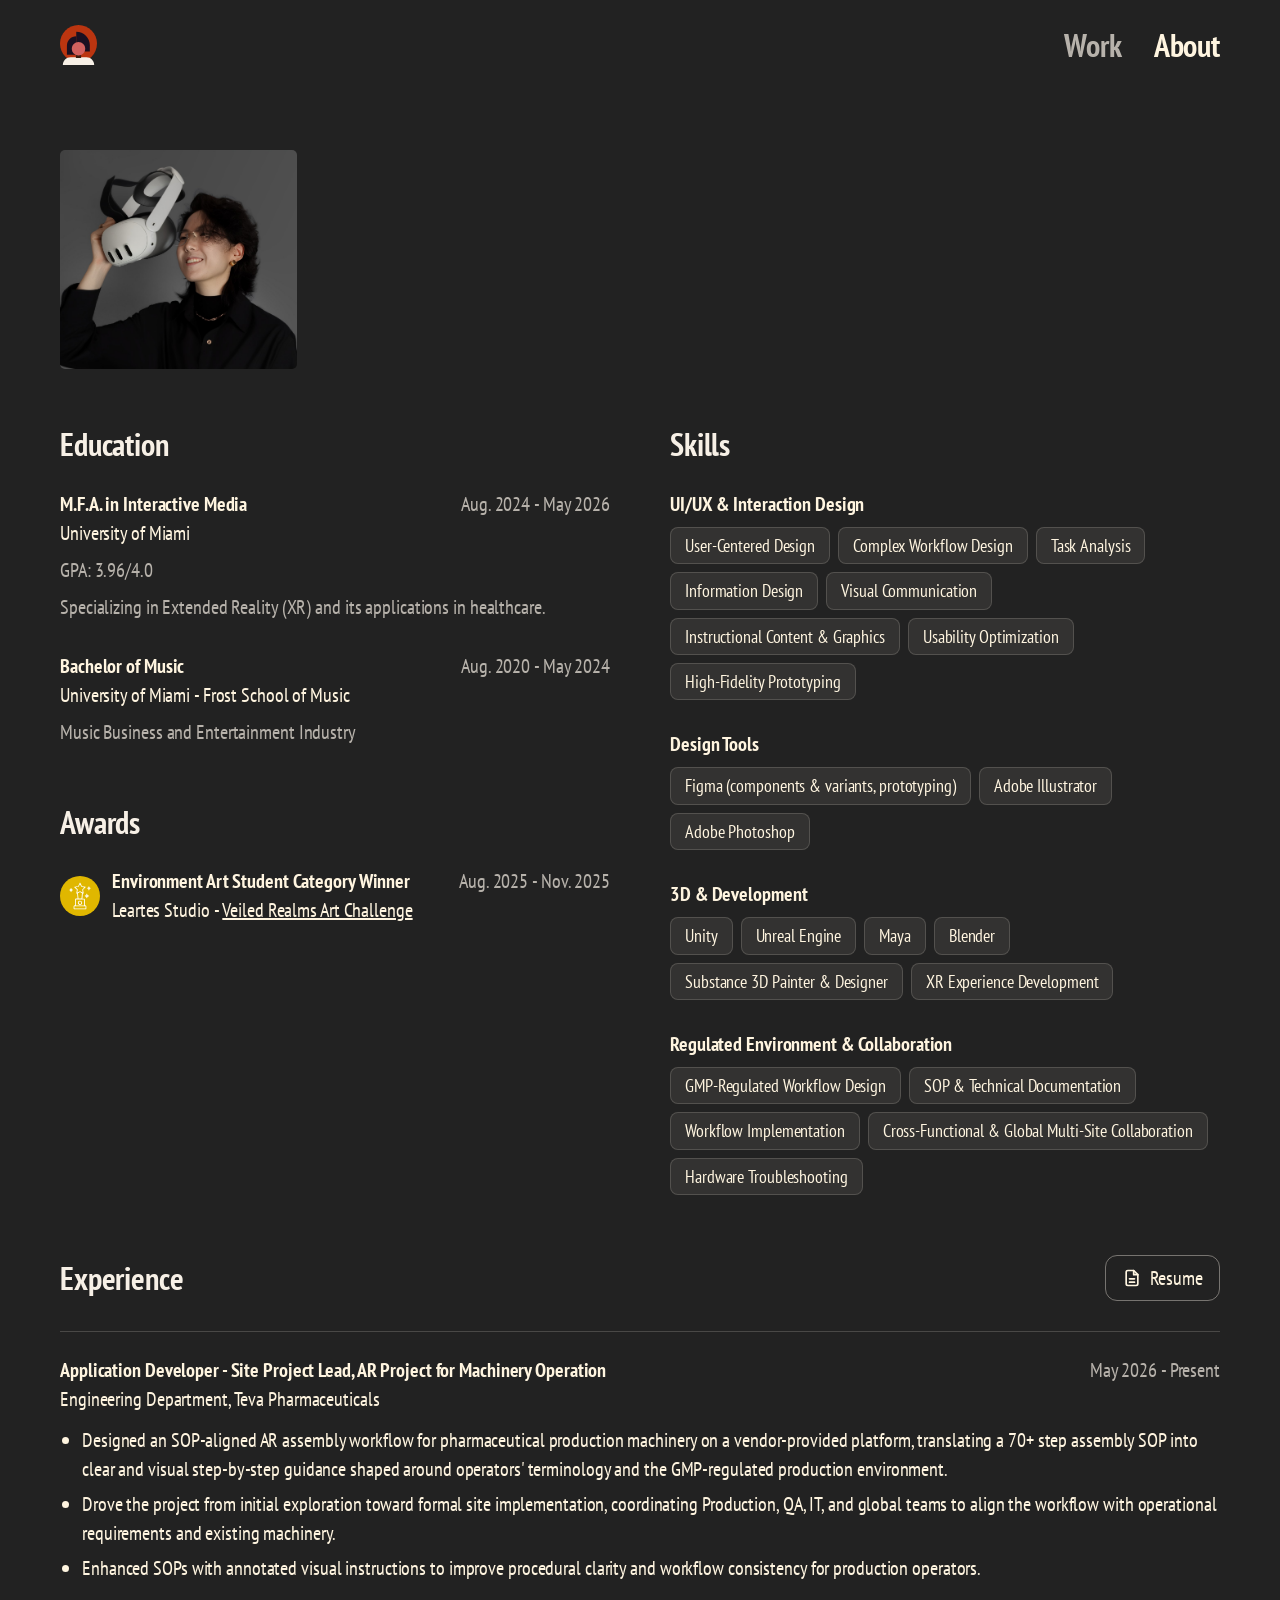
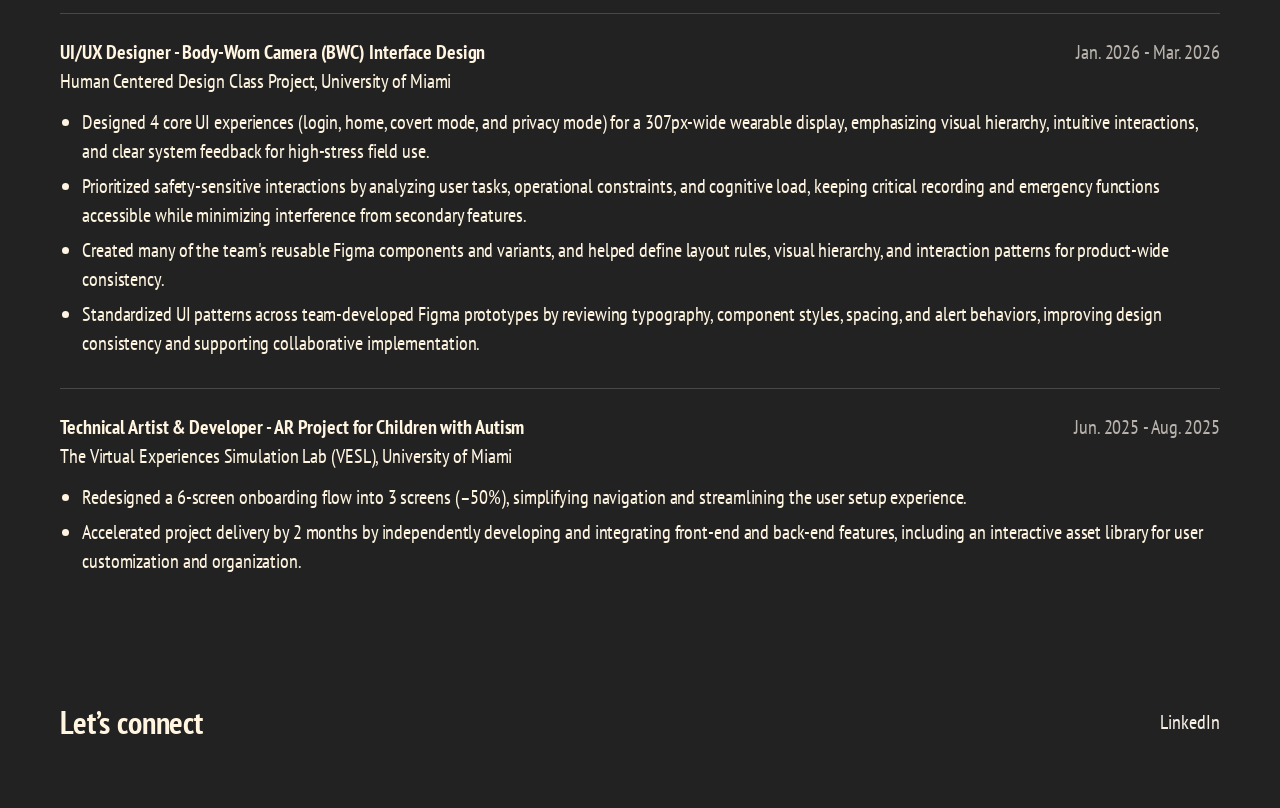
==== about.html @ d3d1a387 "1952 commit for check" ====
<!doctype html>
<html lang="en">
<head>
<meta charset="utf-8">
<meta name="viewport" content="width=device-width, initial-scale=1">
<title>About — Xinyu Jane Yao</title>
<meta name="description" content="Xinyu Jane Yao — UI/UX, interaction and XR design portfolio.">
<link rel="icon" href="assets/logo.svg" type="image/svg+xml">
<link rel="preconnect" href="https://fonts.googleapis.com">
<link rel="stylesheet" href="https://fonts.googleapis.com/css2?family=PT+Sans+Narrow:wght@400;700&amp;display=swap">
<style>
body{margin:0;background:#222}
a{color:#fff5e0;text-decoration:none}a:hover{color:#ffffff}
</style>
<link rel="stylesheet" href="site.css">
</head>
<body>
<div style="width: 100%; min-height: 100vh; background: #222222; color: #fff5e0; font-family: 'PT Sans Narrow', sans-serif; display: flex; flex-direction: column; align-items: center; gap: 60px; overflow-x: clip">

<header style="width: 100%; max-width: 1280px; box-sizing: border-box; padding: 24px clamp(16px, 4.7vw, 60px); display: flex; justify-content: space-between; align-items: center; gap: 16px">
<a href="index.html" aria-label="Xinyu Jane Yao — home" style="display: block; width: 37px; height: 40px"><img src="assets/logo.svg" alt="" style="display: block; width: 37px; height: 40px"></a>
<nav aria-label="Main" style="display: flex; align-items: center; gap: 32px">
<a href="index.html" style="font-weight: 700; font-size: 32px; letter-spacing: -0.16px; line-height: 0.95; color: rgba(247,240,230,0.7); padding: 6px 0">Work</a>
<a href="about.html" aria-current="page" style="font-weight: 700; font-size: 32px; letter-spacing: -0.16px; line-height: 0.95; color: #fff5e0; padding: 6px 0">About</a>
</nav>
</header>

<article style="width: 100%; max-width: 1192px; box-sizing: border-box; padding: 0 16px; display: flex; flex-direction: column; gap: 60px">

<section aria-label="Photo" style="display: flex; justify-content: flex-start">
<img src="assets/profile.jpg" alt="Jane smiling and lifting a VR headset off her head" style="display: block; width: 237px; max-width: 100%; aspect-ratio: 357 / 330; object-fit: cover; object-position: 20% 0; border-radius: 5px; height: 219px">
</section>

<div style="display: flex; flex-wrap: wrap; gap: 60px">

<section aria-labelledby="edu-h" style="flex: 1 1 420px; min-width: 0; display: flex; flex-direction: column; gap: 30px">
<h2 id="edu-h" style="margin: 0; font-weight: 700; font-size: 32px; letter-spacing: -0.16px; line-height: 0.95; color: #f7f0e6">Education</h2>

<div style="display: flex; flex-direction: column; gap: 8px">
<div style="display: flex; justify-content: space-between; align-items: flex-start; gap: 16px">
<div style="display: flex; flex-direction: column">
<h3 style="margin: 0; font-weight: 700; font-size: 20px; letter-spacing: -0.1px; line-height: 1.45; color: #fff5e0">M.F.A. in Interactive Media</h3>
<p style="margin: 0; font-size: 20px; letter-spacing: -0.1px; line-height: 1.45; color: #fff5e0">University of Miami</p>
</div>
<p style="margin: 0; flex-shrink: 0; font-size: 20px; letter-spacing: -0.1px; line-height: 1.45; color: rgba(247,240,230,0.7)">Aug. 2024 - May 2026</p>
</div>

<p style="margin: 0; font-size: 20px; letter-spacing: -0.1px; line-height: 1.45; color: rgba(247,240,230,0.7)">GPA: 3.96/4.0</p>

<p style="margin: 0; font-size: 20px; letter-spacing: -0.1px; line-height: 1.45; color: rgba(247,240,230,0.7)">Specializing in Extended Reality (XR) and its applications in healthcare.</p>

</div>

<div style="display: flex; flex-direction: column; gap: 8px">
<div style="display: flex; justify-content: space-between; align-items: flex-start; gap: 16px">
<div style="display: flex; flex-direction: column">
<h3 style="margin: 0; font-weight: 700; font-size: 20px; letter-spacing: -0.1px; line-height: 1.45; color: #fff5e0">Bachelor of Music</h3>
<p style="margin: 0; font-size: 20px; letter-spacing: -0.1px; line-height: 1.45; color: #fff5e0">University of Miami - Frost School of Music</p>
</div>
<p style="margin: 0; flex-shrink: 0; font-size: 20px; letter-spacing: -0.1px; line-height: 1.45; color: rgba(247,240,230,0.7)">Aug. 2020 - May 2024</p>
</div>

<p style="margin: 0; font-size: 20px; letter-spacing: -0.1px; line-height: 1.45; color: rgba(247,240,230,0.7)">Music Business and Entertainment Industry</p>

</div>

<h2 id="award-h" style="margin: 30px 0 0; font-weight: 700; font-size: 32px; letter-spacing: -0.16px; line-height: 0.95; color: #f7f0e6">Awards</h2>
<div style="display: flex; justify-content: space-between; align-items: flex-start; gap: 16px">
<div style="display: flex; align-items: center; gap: 12px">
<a href="https://leartesstudios.com/challenges/veiled-realms-art-challenge" target="_blank" rel="noopener" aria-label="Veiled Realms Art Challenge (opens in a new tab)" style="display: block; flex-shrink: 0"><img src="assets/machine-medal.svg" alt="" style="display: block; width: 40px; height: 40px; margin-left: auto; margin-right: auto"></a>
<div style="display: flex; flex-direction: column">
<h3 style="margin: 0; font-weight: 700; font-size: 20px; letter-spacing: -0.1px; line-height: 1.45; color: #fff5e0">Environment Art Student Category Winner</h3>
<p style="margin: 0; font-size: 20px; letter-spacing: -0.1px; line-height: 1.45; color: #fff5e0">Leartes Studio - <a href="machine.html" style="color: #fff5e0; text-decoration: underline">Veiled Realms Art Challenge</a></p>
</div>
</div>
<p style="margin: 0; flex-shrink: 0; font-size: 20px; letter-spacing: -0.1px; line-height: 1.45; color: rgba(247,240,230,0.7)">Aug. 2025 - Nov. 2025</p>
</div>
</section>

<section aria-labelledby="skills-h" style="flex: 1 1 420px; min-width: 0; display: flex; flex-direction: column; gap: 30px">
<h2 id="skills-h" style="margin: 0; font-weight: 700; font-size: 32px; letter-spacing: -0.16px; line-height: 0.95; color: #f7f0e6">Skills</h2>

<div style="display: flex; flex-direction: column; gap: 8px">
<h3 style="margin: 0; font-weight: 700; font-size: 20px; letter-spacing: -0.1px; line-height: 1.45; color: #fff5e0">UI/UX &amp; Interaction Design</h3>
<ul style="margin: 0; padding: 0; list-style: none; display: flex; flex-wrap: wrap; gap: 8px">

<li style="display: inline-flex; align-items: center; padding: 6px 14px; border-radius: 8px; background: rgba(247,240,230,0.08); border: 1px solid rgba(247,240,230,0.16); font-size: 18px; letter-spacing: -0.1px; line-height: 1.3; color: #fff5e0">User-Centered Design</li>

<li style="display: inline-flex; align-items: center; padding: 6px 14px; border-radius: 8px; background: rgba(247,240,230,0.08); border: 1px solid rgba(247,240,230,0.16); font-size: 18px; letter-spacing: -0.1px; line-height: 1.3; color: #fff5e0">Complex Workflow Design</li>

<li style="display: inline-flex; align-items: center; padding: 6px 14px; border-radius: 8px; background: rgba(247,240,230,0.08); border: 1px solid rgba(247,240,230,0.16); font-size: 18px; letter-spacing: -0.1px; line-height: 1.3; color: #fff5e0">Task Analysis</li>

<li style="display: inline-flex; align-items: center; padding: 6px 14px; border-radius: 8px; background: rgba(247,240,230,0.08); border: 1px solid rgba(247,240,230,0.16); font-size: 18px; letter-spacing: -0.1px; line-height: 1.3; color: #fff5e0">Information Design</li>

<li style="display: inline-flex; align-items: center; padding: 6px 14px; border-radius: 8px; background: rgba(247,240,230,0.08); border: 1px solid rgba(247,240,230,0.16); font-size: 18px; letter-spacing: -0.1px; line-height: 1.3; color: #fff5e0">Visual Communication</li>

<li style="display: inline-flex; align-items: center; padding: 6px 14px; border-radius: 8px; background: rgba(247,240,230,0.08); border: 1px solid rgba(247,240,230,0.16); font-size: 18px; letter-spacing: -0.1px; line-height: 1.3; color: #fff5e0">Instructional Content &amp; Graphics</li>

<li style="display: inline-flex; align-items: center; padding: 6px 14px; border-radius: 8px; background: rgba(247,240,230,0.08); border: 1px solid rgba(247,240,230,0.16); font-size: 18px; letter-spacing: -0.1px; line-height: 1.3; color: #fff5e0">Usability Optimization</li>

<li style="display: inline-flex; align-items: center; padding: 6px 14px; border-radius: 8px; background: rgba(247,240,230,0.08); border: 1px solid rgba(247,240,230,0.16); font-size: 18px; letter-spacing: -0.1px; line-height: 1.3; color: #fff5e0">High-Fidelity Prototyping</li>

</ul>
</div>

<div style="display: flex; flex-direction: column; gap: 8px">
<h3 style="margin: 0; font-weight: 700; font-size: 20px; letter-spacing: -0.1px; line-height: 1.45; color: #fff5e0">Design Tools</h3>
<ul style="margin: 0; padding: 0; list-style: none; display: flex; flex-wrap: wrap; gap: 8px">

<li style="display: inline-flex; align-items: center; padding: 6px 14px; border-radius: 8px; background: rgba(247,240,230,0.08); border: 1px solid rgba(247,240,230,0.16); font-size: 18px; letter-spacing: -0.1px; line-height: 1.3; color: #fff5e0">Figma (components &amp; variants, prototyping)</li>

<li style="display: inline-flex; align-items: center; padding: 6px 14px; border-radius: 8px; background: rgba(247,240,230,0.08); border: 1px solid rgba(247,240,230,0.16); font-size: 18px; letter-spacing: -0.1px; line-height: 1.3; color: #fff5e0">Adobe Illustrator</li>

<li style="display: inline-flex; align-items: center; padding: 6px 14px; border-radius: 8px; background: rgba(247,240,230,0.08); border: 1px solid rgba(247,240,230,0.16); font-size: 18px; letter-spacing: -0.1px; line-height: 1.3; color: #fff5e0">Adobe Photoshop</li>

</ul>
</div>

<div style="display: flex; flex-direction: column; gap: 8px">
<h3 style="margin: 0; font-weight: 700; font-size: 20px; letter-spacing: -0.1px; line-height: 1.45; color: #fff5e0">3D &amp; Development</h3>
<ul style="margin: 0; padding: 0; list-style: none; display: flex; flex-wrap: wrap; gap: 8px">

<li style="display: inline-flex; align-items: center; padding: 6px 14px; border-radius: 8px; background: rgba(247,240,230,0.08); border: 1px solid rgba(247,240,230,0.16); font-size: 18px; letter-spacing: -0.1px; line-height: 1.3; color: #fff5e0">Unity</li>

<li style="display: inline-flex; align-items: center; padding: 6px 14px; border-radius: 8px; background: rgba(247,240,230,0.08); border: 1px solid rgba(247,240,230,0.16); font-size: 18px; letter-spacing: -0.1px; line-height: 1.3; color: #fff5e0">Unreal Engine</li>

<li style="display: inline-flex; align-items: center; padding: 6px 14px; border-radius: 8px; background: rgba(247,240,230,0.08); border: 1px solid rgba(247,240,230,0.16); font-size: 18px; letter-spacing: -0.1px; line-height: 1.3; color: #fff5e0">Maya</li>

<li style="display: inline-flex; align-items: center; padding: 6px 14px; border-radius: 8px; background: rgba(247,240,230,0.08); border: 1px solid rgba(247,240,230,0.16); font-size: 18px; letter-spacing: -0.1px; line-height: 1.3; color: #fff5e0">Blender</li>

<li style="display: inline-flex; align-items: center; padding: 6px 14px; border-radius: 8px; background: rgba(247,240,230,0.08); border: 1px solid rgba(247,240,230,0.16); font-size: 18px; letter-spacing: -0.1px; line-height: 1.3; color: #fff5e0">Substance 3D Painter &amp; Designer</li>

<li style="display: inline-flex; align-items: center; padding: 6px 14px; border-radius: 8px; background: rgba(247,240,230,0.08); border: 1px solid rgba(247,240,230,0.16); font-size: 18px; letter-spacing: -0.1px; line-height: 1.3; color: #fff5e0">XR Experience Development</li>

</ul>
</div>

<div style="display: flex; flex-direction: column; gap: 8px">
<h3 style="margin: 0; font-weight: 700; font-size: 20px; letter-spacing: -0.1px; line-height: 1.45; color: #fff5e0">Regulated Environment &amp; Collaboration</h3>
<ul style="margin: 0; padding: 0; list-style: none; display: flex; flex-wrap: wrap; gap: 8px">

<li style="display: inline-flex; align-items: center; padding: 6px 14px; border-radius: 8px; background: rgba(247,240,230,0.08); border: 1px solid rgba(247,240,230,0.16); font-size: 18px; letter-spacing: -0.1px; line-height: 1.3; color: #fff5e0">GMP-Regulated Workflow Design</li>

<li style="display: inline-flex; align-items: center; padding: 6px 14px; border-radius: 8px; background: rgba(247,240,230,0.08); border: 1px solid rgba(247,240,230,0.16); font-size: 18px; letter-spacing: -0.1px; line-height: 1.3; color: #fff5e0">SOP &amp; Technical Documentation</li>

<li style="display: inline-flex; align-items: center; padding: 6px 14px; border-radius: 8px; background: rgba(247,240,230,0.08); border: 1px solid rgba(247,240,230,0.16); font-size: 18px; letter-spacing: -0.1px; line-height: 1.3; color: #fff5e0">Workflow Implementation</li>

<li style="display: inline-flex; align-items: center; padding: 6px 14px; border-radius: 8px; background: rgba(247,240,230,0.08); border: 1px solid rgba(247,240,230,0.16); font-size: 18px; letter-spacing: -0.1px; line-height: 1.3; color: #fff5e0">Cross-Functional &amp; Global Multi-Site Collaboration</li>

<li style="display: inline-flex; align-items: center; padding: 6px 14px; border-radius: 8px; background: rgba(247,240,230,0.08); border: 1px solid rgba(247,240,230,0.16); font-size: 18px; letter-spacing: -0.1px; line-height: 1.3; color: #fff5e0">Hardware Troubleshooting</li>

</ul>
</div>

</section>

</div>

<section aria-labelledby="exp-h" style="display: flex; flex-direction: column; gap: 30px">
<div style="display: flex; flex-wrap: wrap; justify-content: space-between; align-items: center; gap: 16px">
<h2 id="exp-h" style="margin: 0; font-weight: 700; font-size: 32px; letter-spacing: -0.16px; line-height: 0.95; color: #f7f0e6">Experience</h2>
<a href="assets/xinyu-jane-yao-resume.pdf" target="_blank" rel="noopener" aria-label="Resume (PDF, opens in a new tab)" style="display: inline-flex; align-items: center; gap: 8px; min-height: 44px; padding: 0 16px; border-radius: 12px; border: 1px solid rgba(247,240,230,0.4); font-size: 20px; letter-spacing: -0.1px; line-height: 1.45; color: #fff5e0">
<svg aria-hidden="true" width="20" height="20" viewBox="0 0 24 24" fill="none" stroke="currentColor" stroke-width="2" stroke-linecap="round" stroke-linejoin="round"><path d="M14 3H7a2 2 0 0 0-2 2v14a2 2 0 0 0 2 2h10a2 2 0 0 0 2-2V8z"></path><path d="M14 3v5h5"></path><path d="M9 13h6"></path><path d="M9 17h6"></path></svg>
Resume</a>
</div>

<div style="display: flex; flex-direction: column; gap: 12px; padding-top: 24px; border-top: 1px solid rgba(247,240,230,0.18)">
<div style="display: flex; flex-wrap: wrap; justify-content: space-between; align-items: flex-start; gap: 4px 24px">
<div style="flex: 1 1 520px; min-width: 0; display: flex; flex-direction: column">
<h3 style="margin: 0; font-weight: 700; font-size: 20px; letter-spacing: -0.1px; line-height: 1.45; color: #fff5e0">Application Developer - Site Project Lead, AR Project for Machinery Operation</h3>
<p style="margin: 0; font-size: 20px; letter-spacing: -0.1px; line-height: 1.45; color: #fff5e0">Engineering Department, Teva Pharmaceuticals</p>
</div>
<p style="margin: 0; flex-shrink: 0; font-size: 20px; letter-spacing: -0.1px; line-height: 1.45; color: rgba(247,240,230,0.7)">May 2026 - Present</p>
</div>
<ul style="margin: 0; padding-left: 22px; display: flex; flex-direction: column; gap: 6px">

<li style="font-size: 20px; letter-spacing: -0.1px; line-height: 1.45; color: #fff5e0">Designed an SOP-aligned AR assembly workflow for pharmaceutical production machinery on a vendor-provided platform, translating a 70+ step assembly SOP into clear and visual step-by-step guidance shaped around operators' terminology and the GMP-regulated production environment.</li>

<li style="font-size: 20px; letter-spacing: -0.1px; line-height: 1.45; color: #fff5e0">Drove the project from initial exploration toward formal site implementation, coordinating Production, QA, IT, and global teams to align the workflow with operational requirements and existing machinery.</li>

<li style="font-size: 20px; letter-spacing: -0.1px; line-height: 1.45; color: #fff5e0">Enhanced SOPs with annotated visual instructions to improve procedural clarity and workflow consistency for production operators.</li>

</ul>
</div>

<div style="display: flex; flex-direction: column; gap: 12px; padding-top: 24px; border-top: 1px solid rgba(247,240,230,0.18)">
<div style="display: flex; flex-wrap: wrap; justify-content: space-between; align-items: flex-start; gap: 4px 24px">
<div style="flex: 1 1 520px; min-width: 0; display: flex; flex-direction: column">
<h3 style="margin: 0; font-weight: 700; font-size: 20px; letter-spacing: -0.1px; line-height: 1.45; color: #fff5e0">UI/UX Designer - Body-Worn Camera (BWC) Interface Design</h3>
<p style="margin: 0; font-size: 20px; letter-spacing: -0.1px; line-height: 1.45; color: #fff5e0">Human Centered Design Class Project, University of Miami</p>
</div>
<p style="margin: 0; flex-shrink: 0; font-size: 20px; letter-spacing: -0.1px; line-height: 1.45; color: rgba(247,240,230,0.7)">Jan. 2026 - Mar. 2026</p>
</div>
<ul style="margin: 0; padding-left: 22px; display: flex; flex-direction: column; gap: 6px">

<li style="font-size: 20px; letter-spacing: -0.1px; line-height: 1.45; color: #fff5e0">Designed 4 core UI experiences (login, home, covert mode, and privacy mode) for a 307px-wide wearable display, emphasizing visual hierarchy, intuitive interactions, and clear system feedback for high-stress field use.</li>

<li style="font-size: 20px; letter-spacing: -0.1px; line-height: 1.45; color: #fff5e0">Prioritized safety-sensitive interactions by analyzing user tasks, operational constraints, and cognitive load, keeping critical recording and emergency functions accessible while minimizing interference from secondary features.</li>

<li style="font-size: 20px; letter-spacing: -0.1px; line-height: 1.45; color: #fff5e0">Created many of the team's reusable Figma components and variants, and helped define layout rules, visual hierarchy, and interaction patterns for product-wide consistency.</li>

<li style="font-size: 20px; letter-spacing: -0.1px; line-height: 1.45; color: #fff5e0">Standardized UI patterns across team-developed Figma prototypes by reviewing typography, component styles, spacing, and alert behaviors, improving design consistency and supporting collaborative implementation.</li>

</ul>
</div>

<div style="display: flex; flex-direction: column; gap: 12px; padding-top: 24px; border-top: 1px solid rgba(247,240,230,0.18)">
<div style="display: flex; flex-wrap: wrap; justify-content: space-between; align-items: flex-start; gap: 4px 24px">
<div style="flex: 1 1 520px; min-width: 0; display: flex; flex-direction: column">
<h3 style="margin: 0; font-weight: 700; font-size: 20px; letter-spacing: -0.1px; line-height: 1.45; color: #fff5e0">Technical Artist &amp; Developer - AR Project for Children with Autism</h3>
<p style="margin: 0; font-size: 20px; letter-spacing: -0.1px; line-height: 1.45; color: #fff5e0">The Virtual Experiences Simulation Lab (VESL), University of Miami</p>
</div>
<p style="margin: 0; flex-shrink: 0; font-size: 20px; letter-spacing: -0.1px; line-height: 1.45; color: rgba(247,240,230,0.7)">Jun. 2025 - Aug. 2025</p>
</div>
<ul style="margin: 0; padding-left: 22px; display: flex; flex-direction: column; gap: 6px">

<li style="font-size: 20px; letter-spacing: -0.1px; line-height: 1.45; color: #fff5e0">Redesigned a 6-screen onboarding flow into 3 screens (–50%), simplifying navigation and streamlining the user setup experience.</li>

<li style="font-size: 20px; letter-spacing: -0.1px; line-height: 1.45; color: #fff5e0">Accelerated project delivery by 2 months by independently developing and integrating front-end and back-end features, including an interactive asset library for user customization and organization.</li>

</ul>
</div>

</section>

</article>

<footer style="width: 100%; max-width: 1280px; box-sizing: border-box; padding: 64px clamp(16px, 4.7vw, 60px); display: flex; justify-content: space-between; align-items: center; gap: 16px">
<p style="margin: 0; font-weight: 700; font-size: 32px; letter-spacing: -0.16px; line-height: 0.95; color: #fff5e0">Let’s connect</p>
<nav aria-label="Social">
<a href="https://www.linkedin.com/in/xinyu-jane-yao-3784961b5" style="display: inline-flex; align-items: center; min-height: 44px; font-size: 20px; color: #f7f0e6">LinkedIn</a>
</nav>
</footer>

</div>
<script src="site.js" defer></script>
</body>
</html>
---- site.css ----
/* Shared extras for the static export */
[hidden] { display: none !important; }

html { scroll-behavior: smooth; }

@media (prefers-reduced-motion: reduce) {
  html { scroll-behavior: auto; }
}

:focus-visible {
  outline: 2px solid #fff5e0;
  outline-offset: 3px;
}

/* Landing-page project cards: keyboard and touch-scroll states */
.card.is-scroll-active,
.card:focus-visible,
.card:has(> a:first-child:focus-visible) {
  box-shadow:
    0 0 15px 0 rgba(var(--rgb), 0.15),
    0 0 5px 0 rgba(0, 0, 0, 0.15) !important;
}

.card.is-scroll-active .ov,
.card:focus-visible .ov,
.card:has(> a:first-child:focus-visible) .ov {
  opacity: 1 !important;
}

/* Avoid sticky simulated hover on touchscreens. */
@media (hover: hover) {
  .card:hover {
    box-shadow:
      0 0 15px 0 rgba(var(--rgb), 0.15),
      0 0 5px 0 rgba(0, 0, 0, 0.15) !important;
  }

  .card:hover .ov {
    opacity: 1 !important;
  }
}
@media (max-width: 600px) {
  main > section[aria-label="Intro"],
  main > section[aria-label="Projects"] {
    padding-left: 24px !important;
    padding-right: 24px !important;
  }
}
/* Mobile layouts */
@media (max-width: 600px) {

  /* Landing page: slightly larger side margins */
  main > section[aria-label="Intro"],
  main > section[aria-label="Projects"] {
    padding-left: 24px !important;
    padding-right: 24px !important;
  }

  /* Profile section: remove fixed height and match side margins */
  #about {
    height: auto !important;
    padding-left: 24px !important;
    padding-right: 24px !important;
  }

  /* Smaller, left-aligned slogan beneath the profile picture */
  #about h2 {
    font-size: clamp(26px, 4.5vw, 20px) !important;
    line-height: 1.4 !important;
    text-align: left !important;
    gap: 8px !important;
    text-wrap: pretty;
  }

  /* BWC: three screens in one row, with a larger middle screen */
  article > div:has(> figure > img[src="assets/bwc-power-on.png"]) {
    display: grid !important;
    grid-template-columns:
      minmax(0, 1fr)
      minmax(0, 1.16fr)
      minmax(0, 1fr);
    align-items: end !important;
    gap: 10px !important;
    padding: 12px 0 !important;
  }

  article > div:has(> figure > img[src="assets/bwc-power-on.png"]) > figure {
    min-width: 0;
    gap: 8px !important;
  }

  article > div:has(> figure > img[src="assets/bwc-power-on.png"]) figcaption {
    font-size: clamp(11px, 3vw, 14px) !important;
    line-height: 1.3 !important;
    min-height: 2.6em;
  }

  /*
   * Two-column galleries:
   * - BWC sketches
   * - Applied Behavior UI screens
   * - Eye IFX images and iterations
   */
  article div:has(> figure > button[data-lb-open*='"g":"sketches"']),
  article div:has(> figure > button > img[src^="assets/ui-"]),
  body:has(article img[src="assets/eye-pk.png"]) article div:has(> figure) {
    display: grid !important;
    grid-template-columns: repeat(2, minmax(0, 1fr)) !important;
    gap: 16px 12px !important;
  }

  /* Allow thumbnails to shrink within their columns */
  article div:has(> figure > button[data-lb-open*='"g":"sketches"']) > figure,
  article div:has(> figure > button > img[src^="assets/ui-"]) > figure,
  body:has(article img[src="assets/eye-pk.png"]) article div:has(> figure) > figure {
    min-width: 0;
  }

  /* Smaller captions for sketches and Eye IFX images */
  article div:has(> figure > button[data-lb-open*='"g":"sketches"']) figcaption,
  body:has(article img[src="assets/eye-pk.png"]) article figure figcaption {
    font-size: 14px !important;
    line-height: 1.35 !important;
    overflow-wrap: anywhere;
  }

  /* Applied Behavior: pictures only, still tappable to enlarge */
  article div:has(> figure > button > img[src^="assets/ui-"]) figcaption {
    display: none;
  }
}
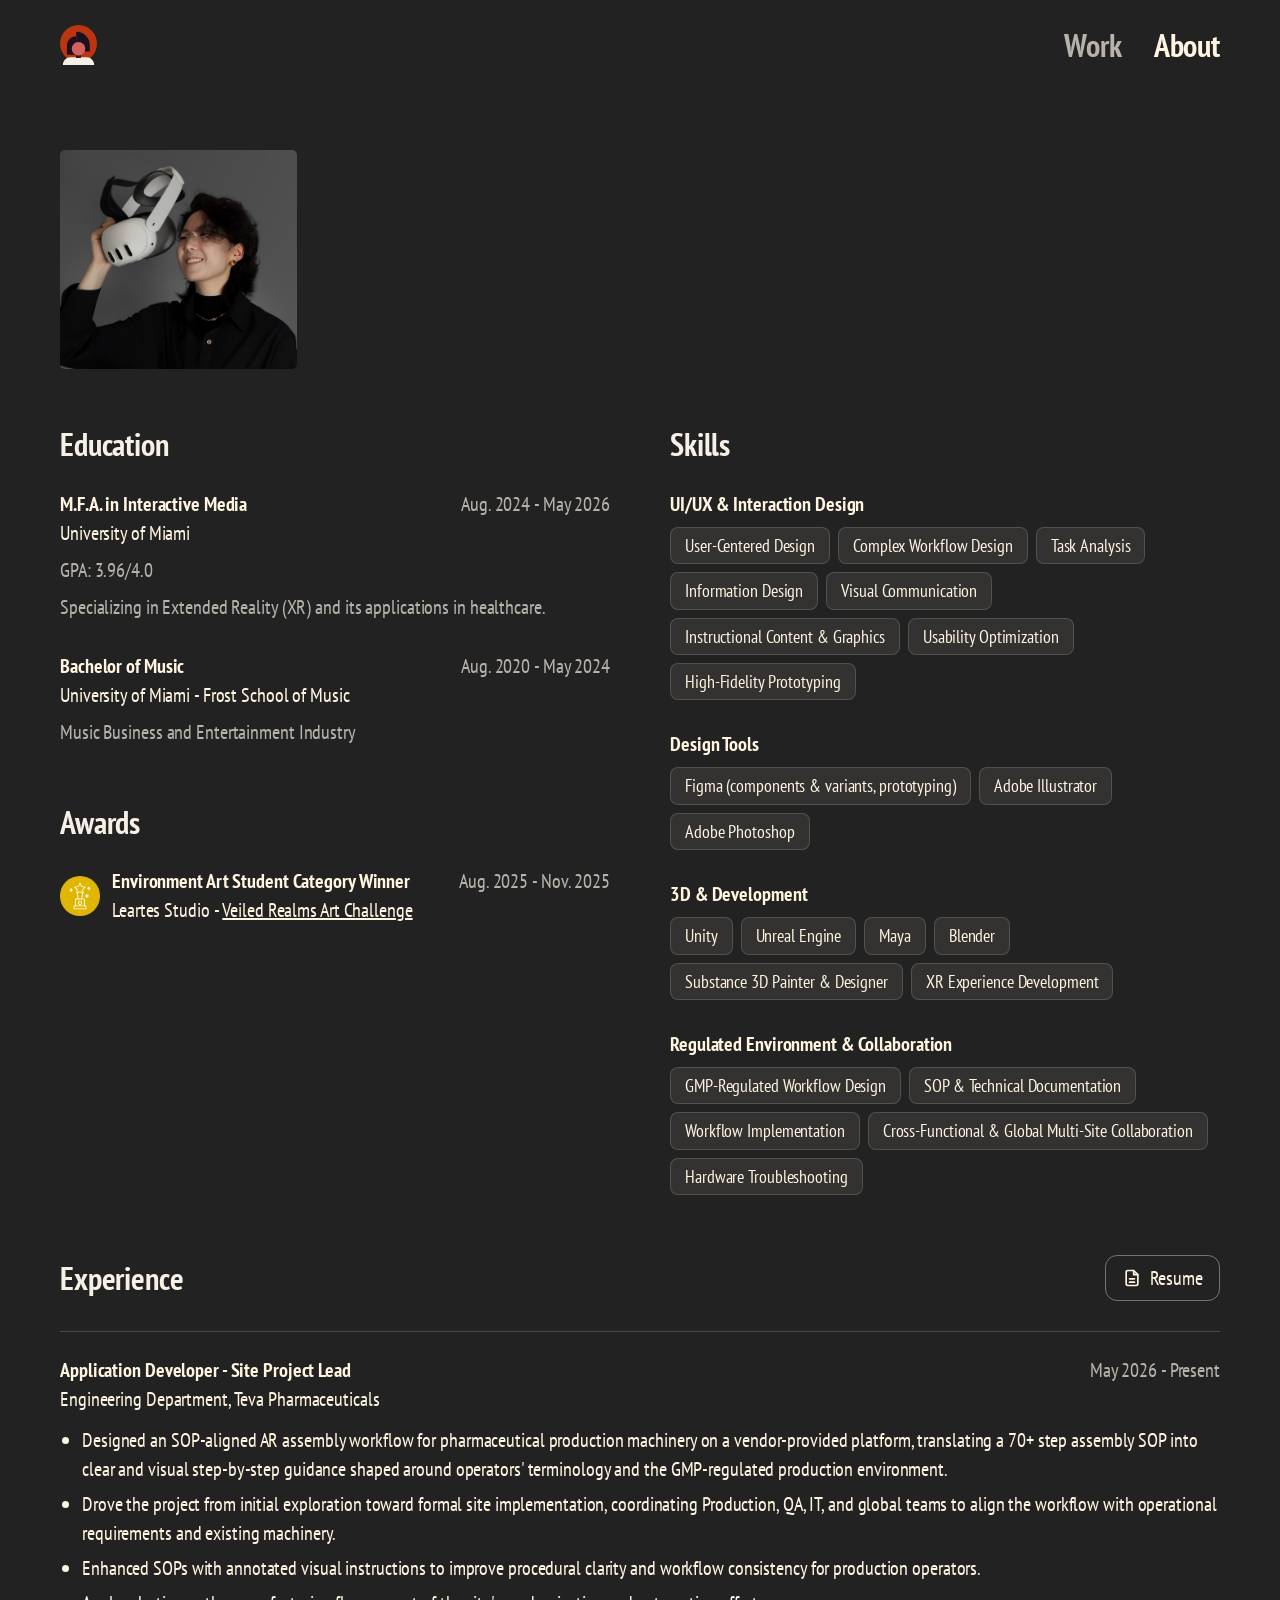
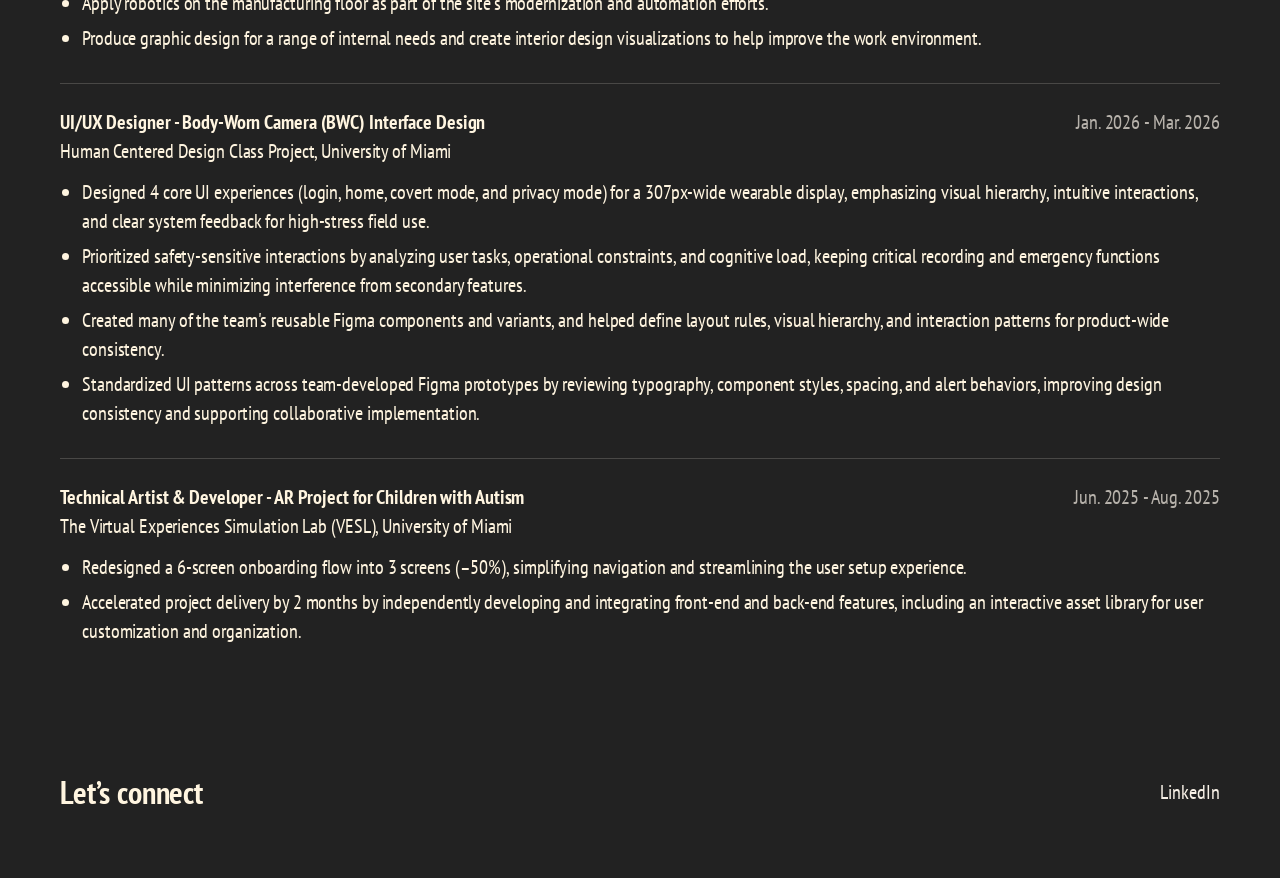
==== commit fd404c1e: "changed according to feedback" ====
--- a/about.html
+++ b/about.html
@@ -17,7 +17,7 @@
 <body>
 <div style="width: 100%; min-height: 100vh; background: #222222; color: #fff5e0; font-family: 'PT Sans Narrow', sans-serif; display: flex; flex-direction: column; align-items: center; gap: 60px; overflow-x: clip">
 
-<header style="width: 100%; max-width: 1280px; box-sizing: border-box; padding: 24px clamp(16px, 4.7vw, 60px); display: flex; justify-content: space-between; align-items: center; gap: 16px">
+<header style="position: sticky; top: 0; z-index: 100; width: 100%; max-width: 1280px; box-sizing: border-box; padding: 24px clamp(16px, 4.7vw, 60px); display: flex; justify-content: space-between; align-items: center; gap: 16px; background: #222222; box-shadow: 0 0 0 100vmax #222222; clip-path: inset(0 -100vmax)">
 <a href="index.html" aria-label="Xinyu Jane Yao — home" style="display: block; width: 37px; height: 40px"><img src="assets/logo.svg" alt="" style="display: block; width: 37px; height: 40px"></a>
 <nav aria-label="Main" style="display: flex; align-items: center; gap: 32px">
 <a href="index.html" style="font-weight: 700; font-size: 32px; letter-spacing: -0.16px; line-height: 0.95; color: rgba(247,240,230,0.7); padding: 6px 0">Work</a>
@@ -167,7 +167,7 @@
 <div style="display: flex; flex-direction: column; gap: 12px; padding-top: 24px; border-top: 1px solid rgba(247,240,230,0.18)">
 <div style="display: flex; flex-wrap: wrap; justify-content: space-between; align-items: flex-start; gap: 4px 24px">
 <div style="flex: 1 1 520px; min-width: 0; display: flex; flex-direction: column">
-<h3 style="margin: 0; font-weight: 700; font-size: 20px; letter-spacing: -0.1px; line-height: 1.45; color: #fff5e0">Application Developer - Site Project Lead, AR Project for Machinery Operation</h3>
+<h3 style="margin: 0; font-weight: 700; font-size: 20px; letter-spacing: -0.1px; line-height: 1.45; color: #fff5e0">Application Developer - Site Project Lead</h3>
 <p style="margin: 0; font-size: 20px; letter-spacing: -0.1px; line-height: 1.45; color: #fff5e0">Engineering Department, Teva Pharmaceuticals</p>
 </div>
 <p style="margin: 0; flex-shrink: 0; font-size: 20px; letter-spacing: -0.1px; line-height: 1.45; color: rgba(247,240,230,0.7)">May 2026 - Present</p>
@@ -179,6 +179,10 @@
 <li style="font-size: 20px; letter-spacing: -0.1px; line-height: 1.45; color: #fff5e0">Drove the project from initial exploration toward formal site implementation, coordinating Production, QA, IT, and global teams to align the workflow with operational requirements and existing machinery.</li>
 
 <li style="font-size: 20px; letter-spacing: -0.1px; line-height: 1.45; color: #fff5e0">Enhanced SOPs with annotated visual instructions to improve procedural clarity and workflow consistency for production operators.</li>
+
+<li style="font-size: 20px; letter-spacing: -0.1px; line-height: 1.45; color: #fff5e0">Apply robotics on the manufacturing floor as part of the site's modernization and automation efforts.</li>
+
+<li style="font-size: 20px; letter-spacing: -0.1px; line-height: 1.45; color: #fff5e0">Produce graphic design for a range of internal needs and create interior design visualizations to help improve the work environment.</li>
 
 </ul>
 </div>
--- a/site.css
+++ b/site.css
@@ -128,4 +128,19 @@
   article div:has(> figure > button > img[src^="assets/ui-"]) figcaption {
     display: none;
   }
-}+}
+/* Lightbox on touch screens: pinch to zoom replaces the Fit / 100% toggle. */
+@media (hover: none) and (pointer: coarse) {
+  [data-lb-dialog] [data-act="zoom"] { display: none !important; }
+  [data-lb-dialog] { touch-action: none; overscroll-behavior: contain; }
+}
+
+/* Pinned header: keep in-page links clear of it, and make it slimmer on phones. */
+html { scroll-padding-top: 96px; }
+@media (max-width: 600px) {
+  html { scroll-padding-top: 72px; }
+  header:has(> nav[aria-label="Main"]) {
+    padding-top: 14px !important;
+    padding-bottom: 14px !important;
+  }
+}
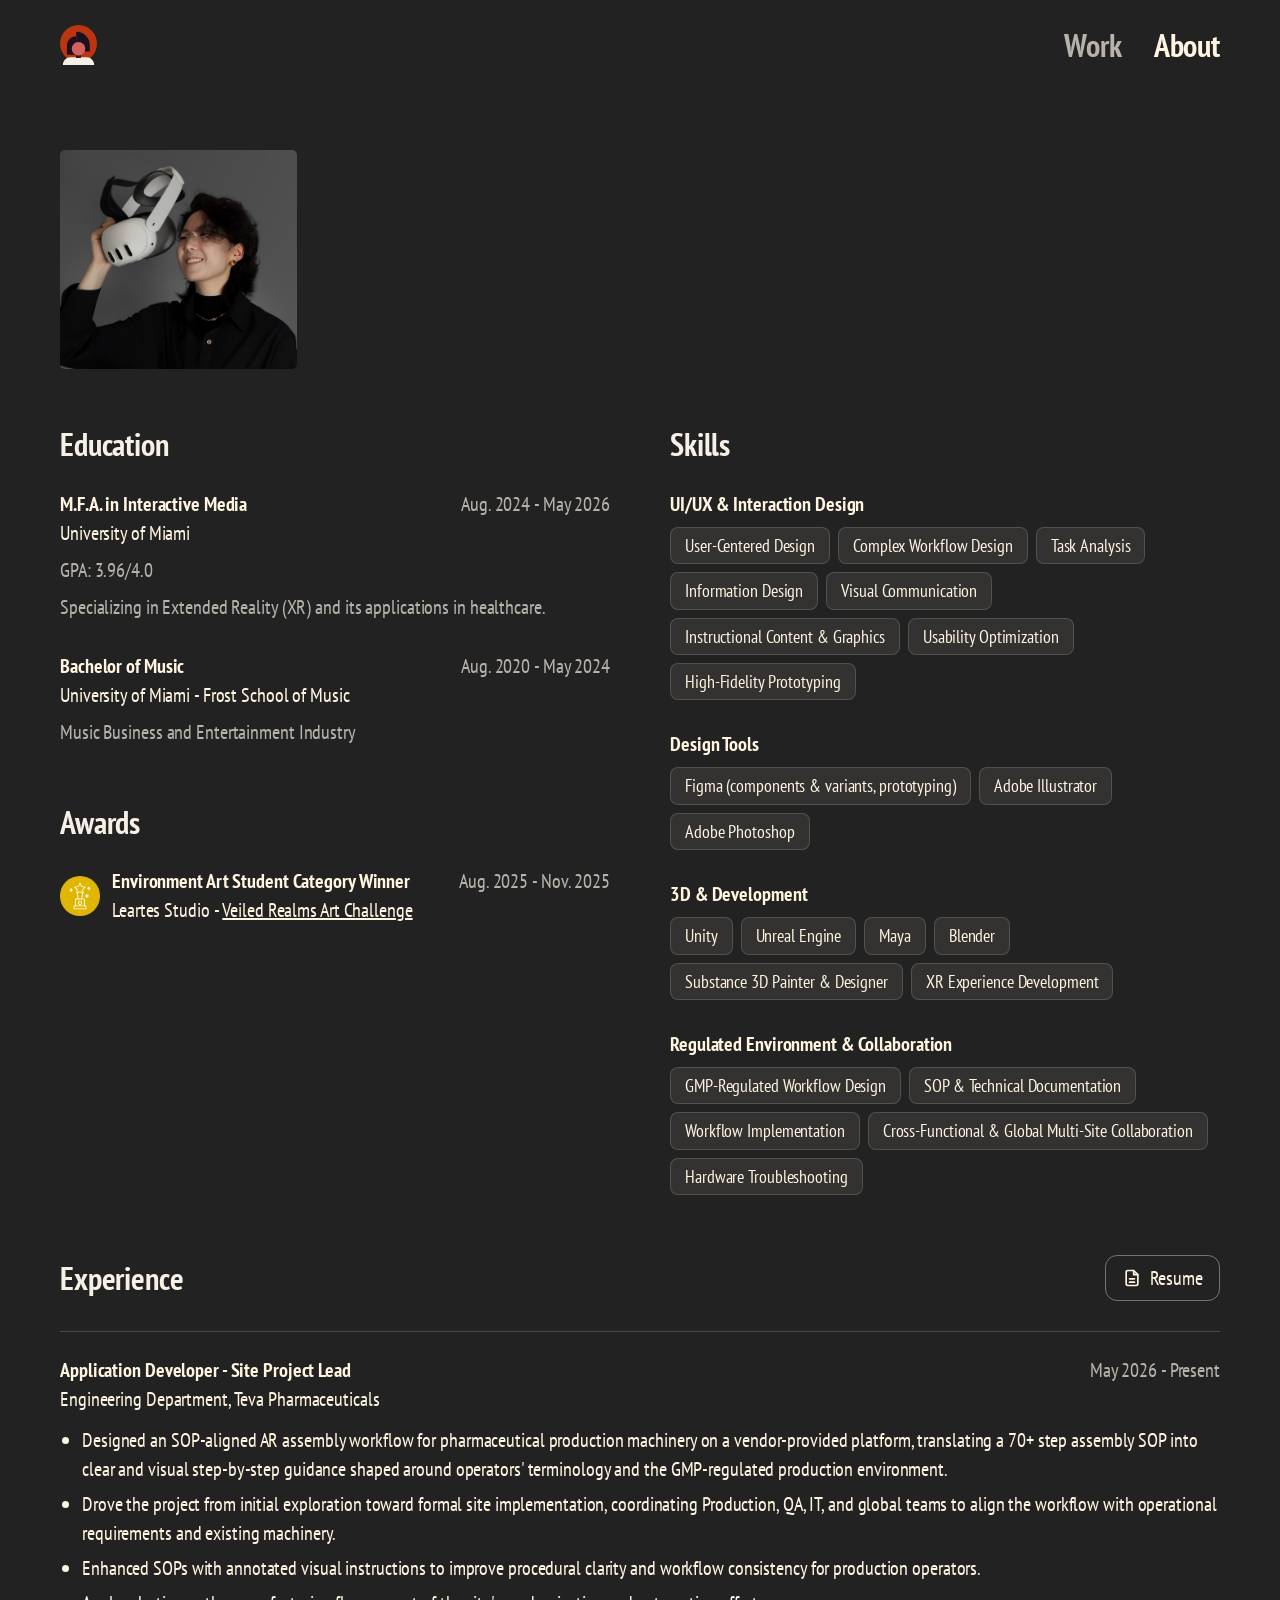
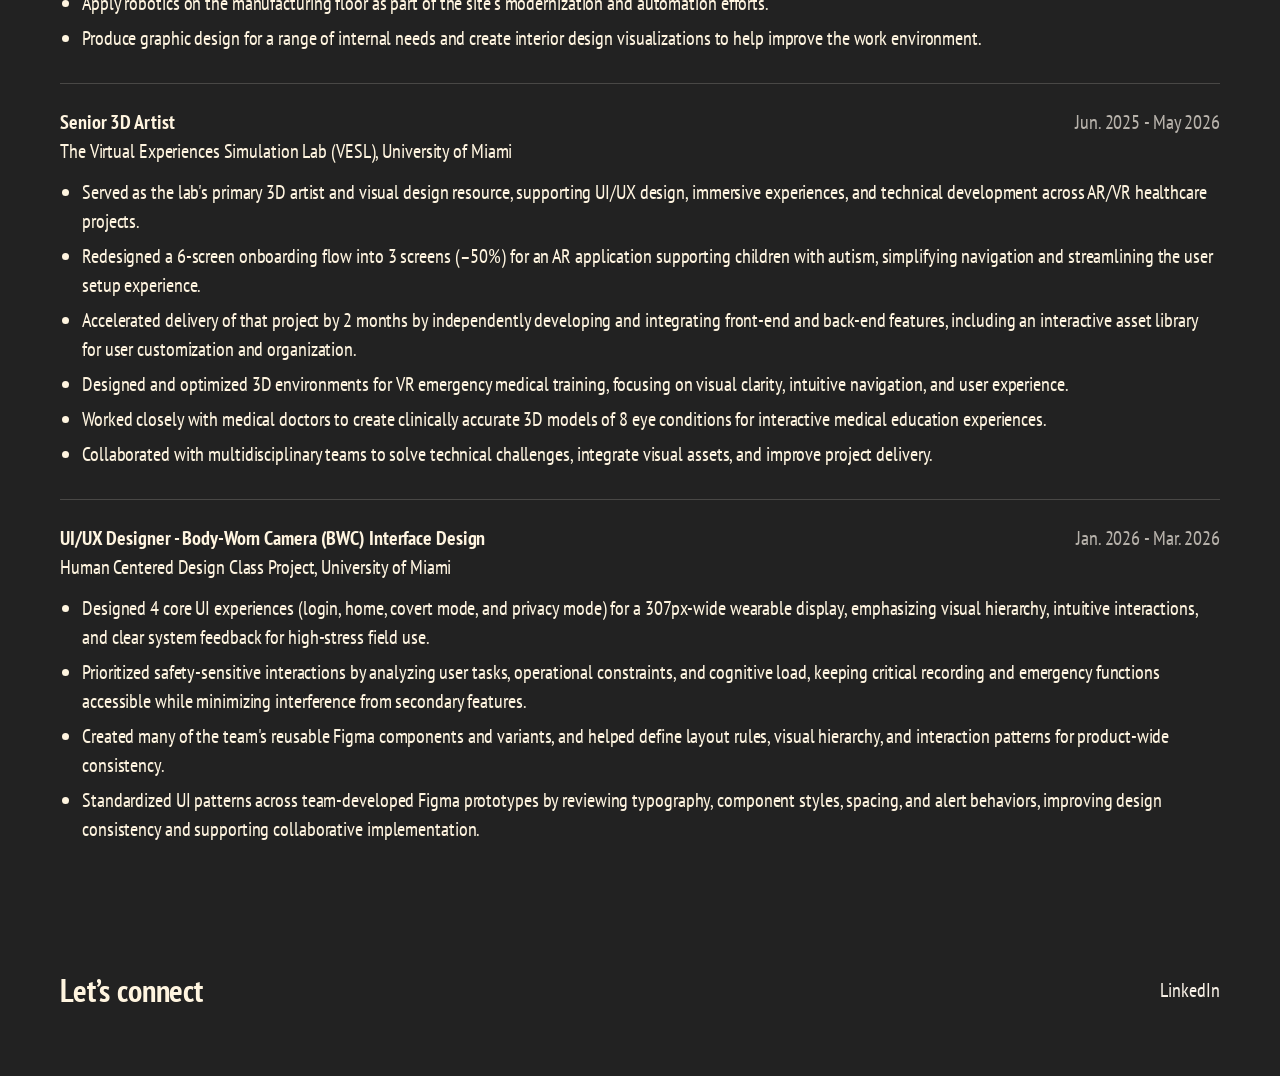
==== commit 2a0fda69: "changed to senior 3D artist" ====
--- a/about.html
+++ b/about.html
@@ -190,20 +190,24 @@
 <div style="display: flex; flex-direction: column; gap: 12px; padding-top: 24px; border-top: 1px solid rgba(247,240,230,0.18)">
 <div style="display: flex; flex-wrap: wrap; justify-content: space-between; align-items: flex-start; gap: 4px 24px">
 <div style="flex: 1 1 520px; min-width: 0; display: flex; flex-direction: column">
-<h3 style="margin: 0; font-weight: 700; font-size: 20px; letter-spacing: -0.1px; line-height: 1.45; color: #fff5e0">UI/UX Designer - Body-Worn Camera (BWC) Interface Design</h3>
-<p style="margin: 0; font-size: 20px; letter-spacing: -0.1px; line-height: 1.45; color: #fff5e0">Human Centered Design Class Project, University of Miami</p>
-</div>
-<p style="margin: 0; flex-shrink: 0; font-size: 20px; letter-spacing: -0.1px; line-height: 1.45; color: rgba(247,240,230,0.7)">Jan. 2026 - Mar. 2026</p>
+<h3 style="margin: 0; font-weight: 700; font-size: 20px; letter-spacing: -0.1px; line-height: 1.45; color: #fff5e0">Senior 3D Artist</h3>
+<p style="margin: 0; font-size: 20px; letter-spacing: -0.1px; line-height: 1.45; color: #fff5e0">The Virtual Experiences Simulation Lab (VESL), University of Miami</p>
+</div>
+<p style="margin: 0; flex-shrink: 0; font-size: 20px; letter-spacing: -0.1px; line-height: 1.45; color: rgba(247,240,230,0.7)">Jun. 2025 - May 2026</p>
 </div>
 <ul style="margin: 0; padding-left: 22px; display: flex; flex-direction: column; gap: 6px">
 
-<li style="font-size: 20px; letter-spacing: -0.1px; line-height: 1.45; color: #fff5e0">Designed 4 core UI experiences (login, home, covert mode, and privacy mode) for a 307px-wide wearable display, emphasizing visual hierarchy, intuitive interactions, and clear system feedback for high-stress field use.</li>
-
-<li style="font-size: 20px; letter-spacing: -0.1px; line-height: 1.45; color: #fff5e0">Prioritized safety-sensitive interactions by analyzing user tasks, operational constraints, and cognitive load, keeping critical recording and emergency functions accessible while minimizing interference from secondary features.</li>
-
-<li style="font-size: 20px; letter-spacing: -0.1px; line-height: 1.45; color: #fff5e0">Created many of the team's reusable Figma components and variants, and helped define layout rules, visual hierarchy, and interaction patterns for product-wide consistency.</li>
-
-<li style="font-size: 20px; letter-spacing: -0.1px; line-height: 1.45; color: #fff5e0">Standardized UI patterns across team-developed Figma prototypes by reviewing typography, component styles, spacing, and alert behaviors, improving design consistency and supporting collaborative implementation.</li>
+<li style="font-size: 20px; letter-spacing: -0.1px; line-height: 1.45; color: #fff5e0">Served as the lab's primary 3D artist and visual design resource, supporting UI/UX design, immersive experiences, and technical development across AR/VR healthcare projects.</li>
+
+<li style="font-size: 20px; letter-spacing: -0.1px; line-height: 1.45; color: #fff5e0">Redesigned a 6-screen onboarding flow into 3 screens (–50%) for an AR application supporting children with autism, simplifying navigation and streamlining the user setup experience.</li>
+
+<li style="font-size: 20px; letter-spacing: -0.1px; line-height: 1.45; color: #fff5e0">Accelerated delivery of that project by 2 months by independently developing and integrating front-end and back-end features, including an interactive asset library for user customization and organization.</li>
+
+<li style="font-size: 20px; letter-spacing: -0.1px; line-height: 1.45; color: #fff5e0">Designed and optimized 3D environments for VR emergency medical training, focusing on visual clarity, intuitive navigation, and user experience.</li>
+
+<li style="font-size: 20px; letter-spacing: -0.1px; line-height: 1.45; color: #fff5e0">Worked closely with medical doctors to create clinically accurate 3D models of 8 eye conditions for interactive medical education experiences.</li>
+
+<li style="font-size: 20px; letter-spacing: -0.1px; line-height: 1.45; color: #fff5e0">Collaborated with multidisciplinary teams to solve technical challenges, integrate visual assets, and improve project delivery.</li>
 
 </ul>
 </div>
@@ -211,16 +215,20 @@
 <div style="display: flex; flex-direction: column; gap: 12px; padding-top: 24px; border-top: 1px solid rgba(247,240,230,0.18)">
 <div style="display: flex; flex-wrap: wrap; justify-content: space-between; align-items: flex-start; gap: 4px 24px">
 <div style="flex: 1 1 520px; min-width: 0; display: flex; flex-direction: column">
-<h3 style="margin: 0; font-weight: 700; font-size: 20px; letter-spacing: -0.1px; line-height: 1.45; color: #fff5e0">Technical Artist &amp; Developer - AR Project for Children with Autism</h3>
-<p style="margin: 0; font-size: 20px; letter-spacing: -0.1px; line-height: 1.45; color: #fff5e0">The Virtual Experiences Simulation Lab (VESL), University of Miami</p>
-</div>
-<p style="margin: 0; flex-shrink: 0; font-size: 20px; letter-spacing: -0.1px; line-height: 1.45; color: rgba(247,240,230,0.7)">Jun. 2025 - Aug. 2025</p>
+<h3 style="margin: 0; font-weight: 700; font-size: 20px; letter-spacing: -0.1px; line-height: 1.45; color: #fff5e0">UI/UX Designer - Body-Worn Camera (BWC) Interface Design</h3>
+<p style="margin: 0; font-size: 20px; letter-spacing: -0.1px; line-height: 1.45; color: #fff5e0">Human Centered Design Class Project, University of Miami</p>
+</div>
+<p style="margin: 0; flex-shrink: 0; font-size: 20px; letter-spacing: -0.1px; line-height: 1.45; color: rgba(247,240,230,0.7)">Jan. 2026 - Mar. 2026</p>
 </div>
 <ul style="margin: 0; padding-left: 22px; display: flex; flex-direction: column; gap: 6px">
 
-<li style="font-size: 20px; letter-spacing: -0.1px; line-height: 1.45; color: #fff5e0">Redesigned a 6-screen onboarding flow into 3 screens (–50%), simplifying navigation and streamlining the user setup experience.</li>
-
-<li style="font-size: 20px; letter-spacing: -0.1px; line-height: 1.45; color: #fff5e0">Accelerated project delivery by 2 months by independently developing and integrating front-end and back-end features, including an interactive asset library for user customization and organization.</li>
+<li style="font-size: 20px; letter-spacing: -0.1px; line-height: 1.45; color: #fff5e0">Designed 4 core UI experiences (login, home, covert mode, and privacy mode) for a 307px-wide wearable display, emphasizing visual hierarchy, intuitive interactions, and clear system feedback for high-stress field use.</li>
+
+<li style="font-size: 20px; letter-spacing: -0.1px; line-height: 1.45; color: #fff5e0">Prioritized safety-sensitive interactions by analyzing user tasks, operational constraints, and cognitive load, keeping critical recording and emergency functions accessible while minimizing interference from secondary features.</li>
+
+<li style="font-size: 20px; letter-spacing: -0.1px; line-height: 1.45; color: #fff5e0">Created many of the team's reusable Figma components and variants, and helped define layout rules, visual hierarchy, and interaction patterns for product-wide consistency.</li>
+
+<li style="font-size: 20px; letter-spacing: -0.1px; line-height: 1.45; color: #fff5e0">Standardized UI patterns across team-developed Figma prototypes by reviewing typography, component styles, spacing, and alert behaviors, improving design consistency and supporting collaborative implementation.</li>
 
 </ul>
 </div>
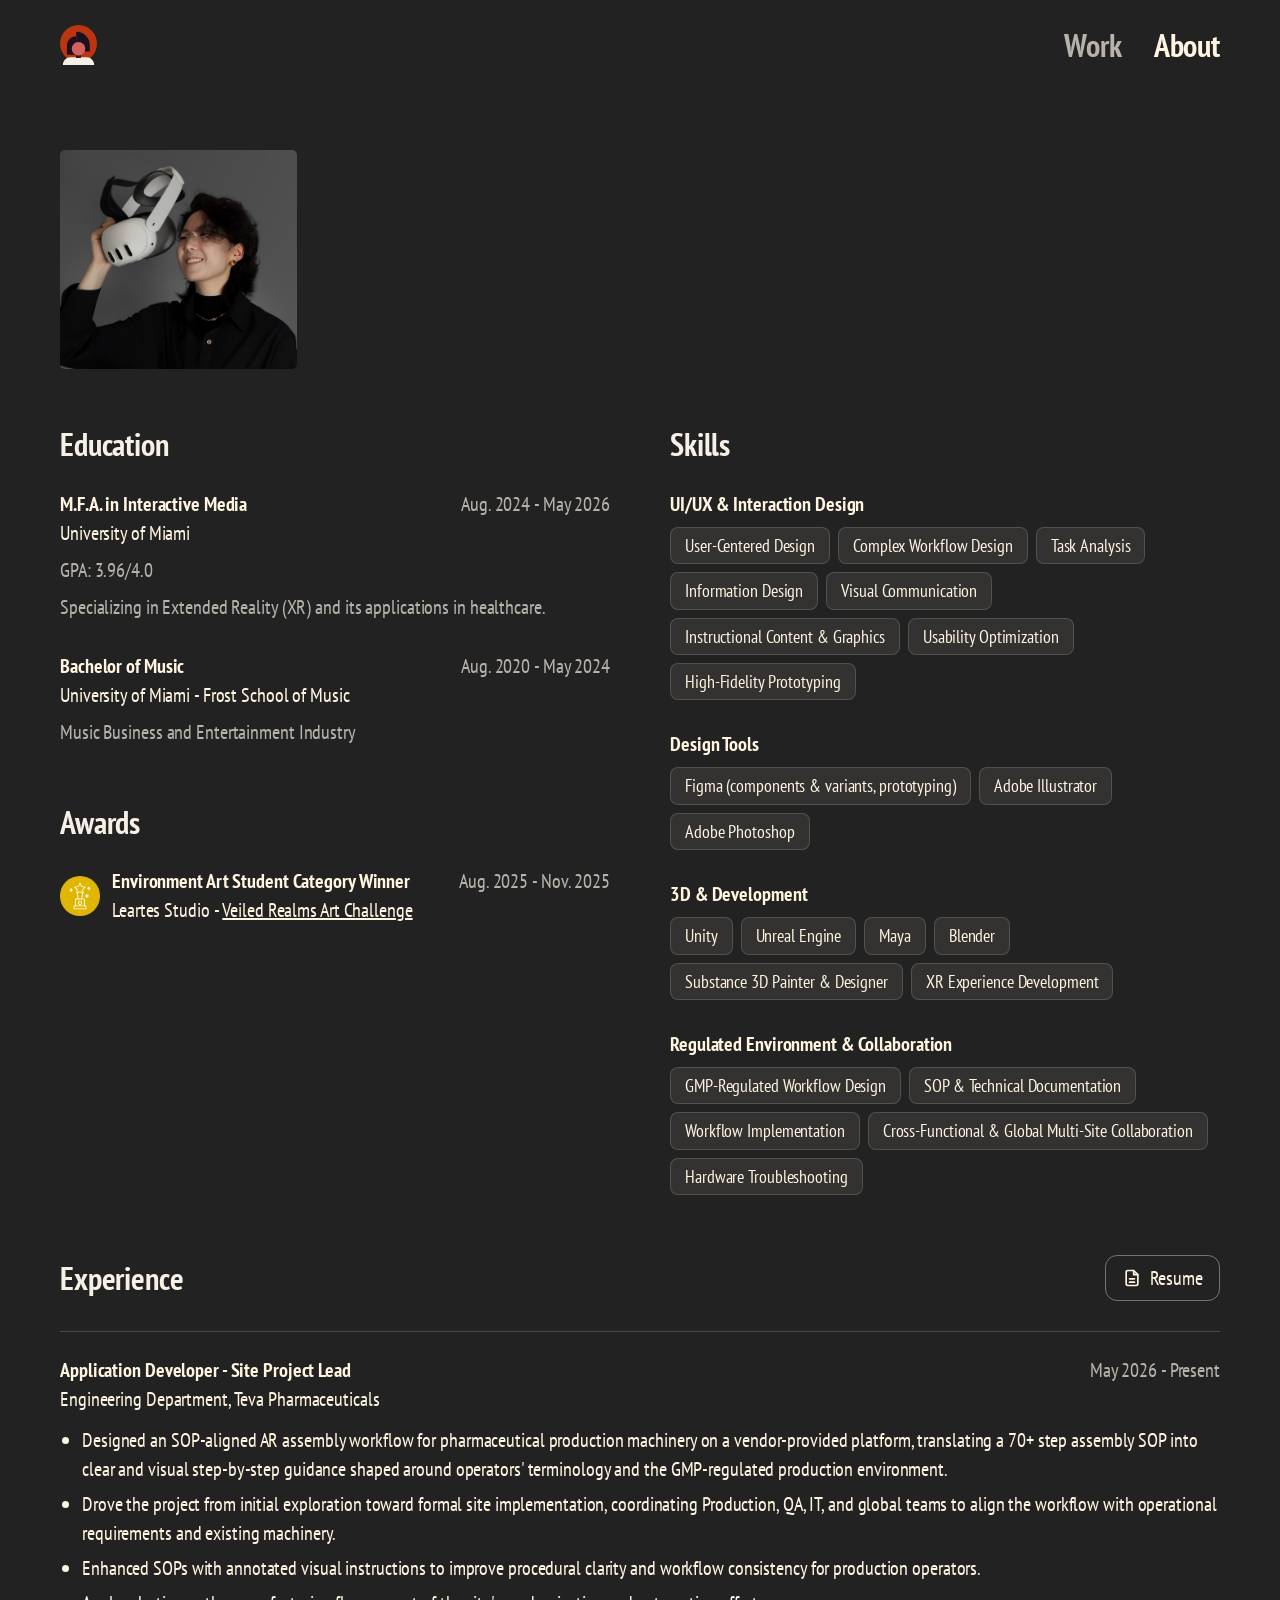
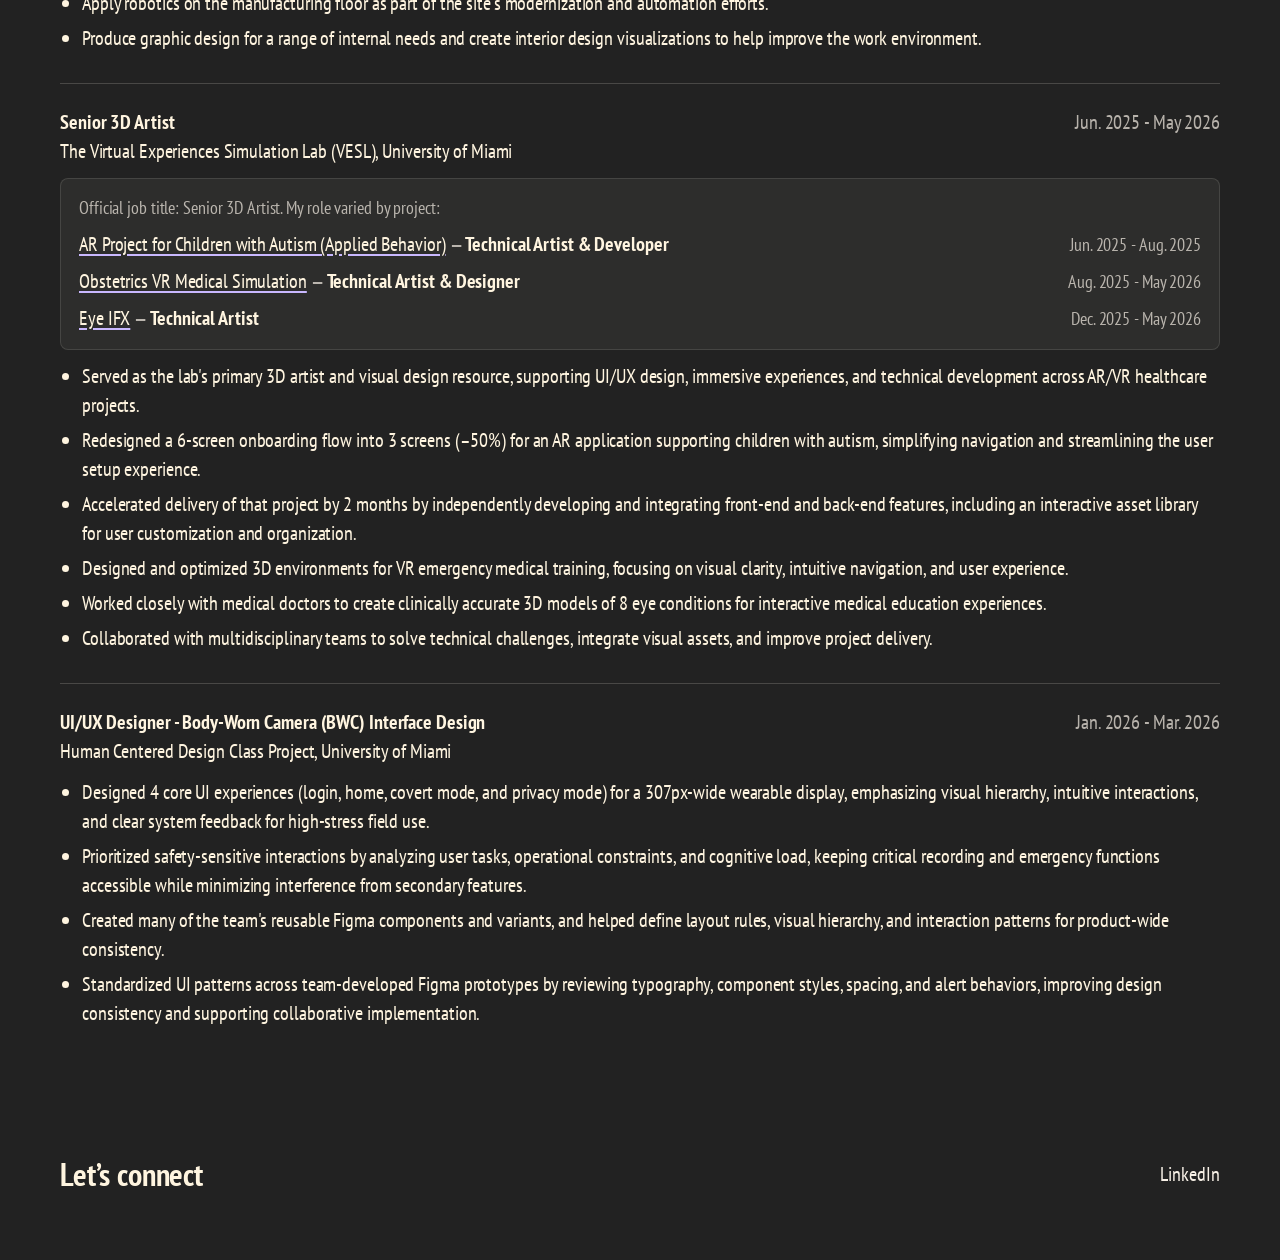
==== commit 0156d8a8: "should be final change" ====
--- a/about.html
+++ b/about.html
@@ -172,6 +172,7 @@
 </div>
 <p style="margin: 0; flex-shrink: 0; font-size: 20px; letter-spacing: -0.1px; line-height: 1.45; color: rgba(247,240,230,0.7)">May 2026 - Present</p>
 </div>
+
 <ul style="margin: 0; padding-left: 22px; display: flex; flex-direction: column; gap: 6px">
 
 <li style="font-size: 20px; letter-spacing: -0.1px; line-height: 1.45; color: #fff5e0">Designed an SOP-aligned AR assembly workflow for pharmaceutical production machinery on a vendor-provided platform, translating a 70+ step assembly SOP into clear and visual step-by-step guidance shaped around operators' terminology and the GMP-regulated production environment.</li>
@@ -195,6 +196,29 @@
 </div>
 <p style="margin: 0; flex-shrink: 0; font-size: 20px; letter-spacing: -0.1px; line-height: 1.45; color: rgba(247,240,230,0.7)">Jun. 2025 - May 2026</p>
 </div>
+
+<div style="display: flex; flex-direction: column; gap: 10px; padding: 16px 18px; border-radius: 8px; background: rgba(247,240,230,0.05); border: 1px solid rgba(247,240,230,0.12)">
+<p style="margin: 0; font-size: 18px; letter-spacing: -0.1px; line-height: 1.4; color: rgba(247,240,230,0.7)">Official job title: Senior 3D Artist. My role varied by project:</p>
+<ul style="margin: 0; padding: 0; list-style: none; display: flex; flex-direction: column; gap: 8px">
+
+<li style="display: flex; flex-wrap: wrap; justify-content: space-between; align-items: baseline; gap: 2px 16px; font-size: 20px; letter-spacing: -0.1px; line-height: 1.45; color: #fff5e0">
+<span style="flex: 1 1 360px; min-width: 0"><a href="applied-behavior.html" style="color: #fff5e0; text-decoration: underline; text-decoration-color: #C9B8FF; text-underline-offset: 3px">AR Project for Children with Autism (Applied Behavior)</a> <span style="color: rgba(247,240,230,0.7)">—</span> <span style="font-weight: 700">Technical Artist &amp; Developer</span></span>
+<span style="flex-shrink: 0; font-size: 18px; color: rgba(247,240,230,0.7)">Jun. 2025 - Aug. 2025</span>
+</li>
+
+<li style="display: flex; flex-wrap: wrap; justify-content: space-between; align-items: baseline; gap: 2px 16px; font-size: 20px; letter-spacing: -0.1px; line-height: 1.45; color: #fff5e0">
+<span style="flex: 1 1 360px; min-width: 0"><a href="obstetrics.html" style="color: #fff5e0; text-decoration: underline; text-decoration-color: #C9B8FF; text-underline-offset: 3px">Obstetrics VR Medical Simulation</a> <span style="color: rgba(247,240,230,0.7)">—</span> <span style="font-weight: 700">Technical Artist &amp; Designer</span></span>
+<span style="flex-shrink: 0; font-size: 18px; color: rgba(247,240,230,0.7)">Aug. 2025 - May 2026</span>
+</li>
+
+<li style="display: flex; flex-wrap: wrap; justify-content: space-between; align-items: baseline; gap: 2px 16px; font-size: 20px; letter-spacing: -0.1px; line-height: 1.45; color: #fff5e0">
+<span style="flex: 1 1 360px; min-width: 0"><a href="eye.html" style="color: #fff5e0; text-decoration: underline; text-decoration-color: #C9B8FF; text-underline-offset: 3px">Eye IFX</a> <span style="color: rgba(247,240,230,0.7)">—</span> <span style="font-weight: 700">Technical Artist</span></span>
+<span style="flex-shrink: 0; font-size: 18px; color: rgba(247,240,230,0.7)">Dec. 2025 - May 2026</span>
+</li>
+
+</ul>
+</div>
+
 <ul style="margin: 0; padding-left: 22px; display: flex; flex-direction: column; gap: 6px">
 
 <li style="font-size: 20px; letter-spacing: -0.1px; line-height: 1.45; color: #fff5e0">Served as the lab's primary 3D artist and visual design resource, supporting UI/UX design, immersive experiences, and technical development across AR/VR healthcare projects.</li>
@@ -220,6 +244,7 @@
 </div>
 <p style="margin: 0; flex-shrink: 0; font-size: 20px; letter-spacing: -0.1px; line-height: 1.45; color: rgba(247,240,230,0.7)">Jan. 2026 - Mar. 2026</p>
 </div>
+
 <ul style="margin: 0; padding-left: 22px; display: flex; flex-direction: column; gap: 6px">
 
 <li style="font-size: 20px; letter-spacing: -0.1px; line-height: 1.45; color: #fff5e0">Designed 4 core UI experiences (login, home, covert mode, and privacy mode) for a 307px-wide wearable display, emphasizing visual hierarchy, intuitive interactions, and clear system feedback for high-stress field use.</li>
